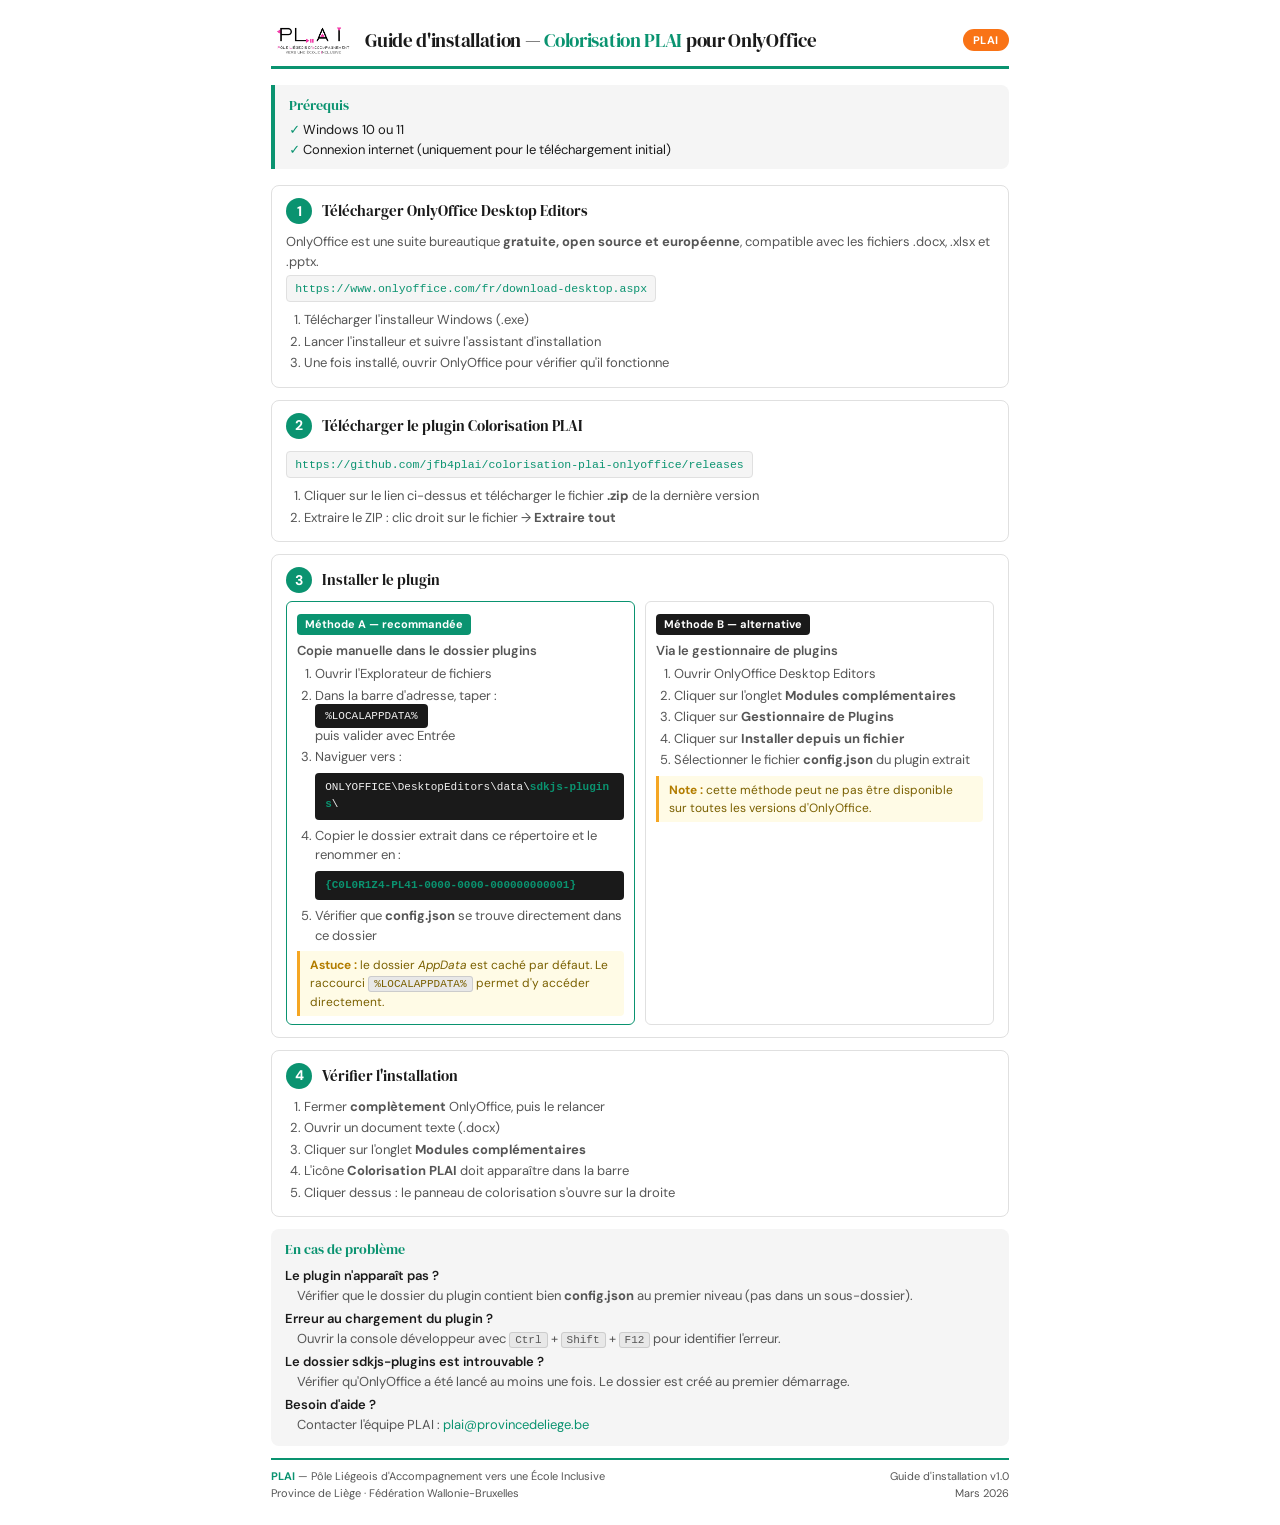
==== guides html/guide-installation.html @ 2ab3a678 "Version initiale du plugin Colorisation PLAI pour OnlyOffice Portage JS du moteur phonologique C# (C" ====
<!DOCTYPE html>
<html lang="fr">
<head>
<meta charset="UTF-8">
<meta name="viewport" content="width=device-width, initial-scale=1.0">
<title>Guide d'installation — Colorisation PLAI pour OnlyOffice</title>
<link rel="preconnect" href="https://fonts.googleapis.com">
<link href="https://fonts.googleapis.com/css2?family=DM+Sans:wght@400;500;600;700&family=DM+Serif+Display&display=swap" rel="stylesheet">
<style>
  /* ── Reset & Base ── */
  *, *::before, *::after { box-sizing: border-box; margin: 0; padding: 0; }

  :root {
    --plai-teal: #0a9370;
    --plai-teal-light: #e1f5ee;
    --plai-orange: #f97316;
    --plai-black: #1a1a1a;
    --plai-gray: #555;
    --plai-gray-light: #f5f5f5;
    --plai-border: #e0e0e0;
    --radius: 8px;
  }

  body {
    font-family: 'DM Sans', 'Segoe UI', system-ui, -apple-system, sans-serif;
    color: var(--plai-black);
    line-height: 1.5;
    max-width: 210mm;
    margin: 0 auto;
    padding: 24px 28px;
    font-size: 13px;
  }

  /* ── Header ── */
  header {
    display: flex;
    align-items: center;
    justify-content: space-between;
    border-bottom: 3px solid var(--plai-teal);
    padding-bottom: 10px;
    margin-bottom: 16px;
  }
  .header-brand {
    display: flex;
    align-items: center;
    gap: 12px;
  }
  .header-brand img {
    height: 32px;
    width: auto;
    flex-shrink: 0;
  }
  header h1 {
    font-family: 'DM Serif Display', serif;
    font-size: 19px;
    font-weight: 400;
    color: var(--plai-black);
    letter-spacing: -0.3px;
  }
  header h1 span { color: var(--plai-teal); }
  .plai-badge {
    background: var(--plai-orange);
    color: #fff;
    font-weight: 700;
    font-size: 11px;
    padding: 3px 10px;
    border-radius: 20px;
    letter-spacing: 0.5px;
  }

  /* ── Prerequis ── */
  .prereq {
    background: var(--plai-gray-light);
    border-left: 4px solid var(--plai-teal);
    padding: 10px 14px;
    border-radius: 0 var(--radius) var(--radius) 0;
    margin-bottom: 16px;
  }
  .prereq h2 {
    font-family: 'DM Serif Display', serif;
    font-size: 14px;
    font-weight: 400;
    margin-bottom: 4px;
    color: var(--plai-teal);
  }
  .prereq ul { list-style: none; padding: 0; }
  .prereq li::before { content: "✓ "; color: var(--plai-teal); font-weight: 700; }

  /* ── Steps ── */
  .step {
    border: 1px solid var(--plai-border);
    border-radius: var(--radius);
    padding: 12px 14px;
    margin-bottom: 12px;
    page-break-inside: avoid;
    position: relative;
  }
  .step-header {
    display: flex;
    align-items: center;
    gap: 10px;
    margin-bottom: 8px;
  }
  .step-num {
    background: var(--plai-teal);
    color: #fff;
    width: 26px; height: 26px;
    border-radius: 50%;
    display: flex;
    align-items: center;
    justify-content: center;
    font-weight: 700;
    font-size: 14px;
    flex-shrink: 0;
  }
  .step-title {
    font-family: 'DM Serif Display', serif;
    font-size: 15px;
    font-weight: 400;
    color: var(--plai-black);
  }
  .step p, .step li { color: var(--plai-gray); }
  .step ul, .step ol { padding-left: 18px; margin-top: 4px; }
  .step li { margin-bottom: 2px; }

  .url-box {
    background: var(--plai-gray-light);
    border: 1px solid var(--plai-border);
    border-radius: 4px;
    padding: 4px 8px;
    font-family: 'Consolas', 'Courier New', monospace;
    font-size: 11.5px;
    word-break: break-all;
    display: inline-block;
    margin: 4px 0;
  }
  a { color: var(--plai-teal); text-decoration: none; }
  a:hover { text-decoration: underline; }

  .path-box {
    background: #1a1a1a;
    color: #f0f0f0;
    border-radius: 4px;
    padding: 6px 10px;
    font-family: 'Consolas', 'Courier New', monospace;
    font-size: 11px;
    margin: 6px 0;
    word-break: break-all;
    line-height: 1.6;
  }
  .path-box .highlight { color: var(--plai-teal); font-weight: 700; }

  .method-label {
    display: inline-block;
    background: var(--plai-teal);
    color: #fff;
    font-size: 11px;
    font-weight: 700;
    padding: 2px 8px;
    border-radius: 4px;
    margin-bottom: 6px;
    margin-top: 4px;
  }
  .method-label.alt {
    background: var(--plai-black);
  }

  .tip {
    background: #fffbe6;
    border-left: 3px solid #f5a623;
    padding: 5px 10px;
    border-radius: 0 4px 4px 0;
    font-size: 12px;
    margin-top: 6px;
    color: #7a6000;
  }
  .tip strong { color: #b37d00; }

  /* ── Troubleshoot ── */
  .troubleshoot {
    background: var(--plai-gray-light);
    border-radius: var(--radius);
    padding: 10px 14px;
    margin-bottom: 12px;
    page-break-inside: avoid;
  }
  .troubleshoot h2 {
    font-family: 'DM Serif Display', serif;
    font-size: 14px;
    font-weight: 400;
    color: var(--plai-teal);
    margin-bottom: 6px;
  }
  .troubleshoot dl { margin: 0; }
  .troubleshoot dt {
    font-weight: 600;
    color: var(--plai-black);
    margin-top: 4px;
  }
  .troubleshoot dd {
    color: var(--plai-gray);
    margin-left: 12px;
    margin-bottom: 2px;
  }
  kbd {
    background: #e8e8e8;
    border: 1px solid #ccc;
    border-radius: 3px;
    padding: 1px 5px;
    font-family: 'Consolas', monospace;
    font-size: 11px;
  }

  /* ── Footer ── */
  footer {
    border-top: 2px solid var(--plai-teal);
    padding-top: 8px;
    margin-top: 8px;
    display: flex;
    justify-content: space-between;
    align-items: center;
    font-size: 11px;
    color: var(--plai-gray);
  }
  footer strong { color: var(--plai-teal); }

  /* ── Two-column for step 3 ── */
  .methods-grid {
    display: grid;
    grid-template-columns: 1fr 1fr;
    gap: 10px;
    margin-top: 6px;
  }
  .method-box {
    border: 1px solid var(--plai-border);
    border-radius: 6px;
    padding: 8px 10px;
  }
  .method-box.recommended { border-color: var(--plai-teal); }

  /* ── Print ── */
  @media print {
    body {
      padding: 10mm 12mm;
      font-size: 12px;
      -webkit-print-color-adjust: exact;
      print-color-adjust: exact;
    }
    @page {
      size: A4;
      margin: 8mm 10mm;
    }
    header { padding-bottom: 6px; margin-bottom: 10px; }
    .step { margin-bottom: 8px; padding: 8px 10px; }
    a { color: var(--plai-teal) !important; }
    a::after { content: none !important; }
    .troubleshoot, .prereq { break-inside: avoid; }
  }
</style>
</head>
<body>

<!-- ════ HEADER ════ -->
<header>
  <div class="header-brand">
    <img src="plai-logo.jpg" alt="Logo PLAI">
    <h1>Guide d'installation — <span>Colorisation PLAI</span> pour OnlyOffice</h1>
  </div>
  <span class="plai-badge">PLAI</span>
</header>

<!-- ════ PREREQUIS ════ -->
<section class="prereq">
  <h2>Prérequis</h2>
  <ul>
    <li>Windows 10 ou 11</li>
    <li>Connexion internet (uniquement pour le téléchargement initial)</li>
  </ul>
</section>

<!-- ════ ÉTAPE 1 ════ -->
<section class="step">
  <div class="step-header">
    <div class="step-num">1</div>
    <div class="step-title">Télécharger OnlyOffice Desktop Editors</div>
  </div>
  <p>OnlyOffice est une suite bureautique <strong>gratuite, open source et européenne</strong>, compatible avec les fichiers .docx, .xlsx et .pptx.</p>
  <div class="url-box"><a href="https://www.onlyoffice.com/fr/download-desktop.aspx" target="_blank">https://www.onlyoffice.com/fr/download-desktop.aspx</a></div>
  <ol>
    <li>Télécharger l'installeur Windows (.exe)</li>
    <li>Lancer l'installeur et suivre l'assistant d'installation</li>
    <li>Une fois installé, ouvrir OnlyOffice pour vérifier qu'il fonctionne</li>
  </ol>
</section>

<!-- ════ ÉTAPE 2 ════ -->
<section class="step">
  <div class="step-header">
    <div class="step-num">2</div>
    <div class="step-title">Télécharger le plugin Colorisation PLAI</div>
  </div>
  <div class="url-box"><a href="https://github.com/jfb4plai/colorisation-plai-onlyoffice/releases" target="_blank">https://github.com/jfb4plai/colorisation-plai-onlyoffice/releases</a></div>
  <ol>
    <li>Cliquer sur le lien ci-dessus et télécharger le fichier <strong>.zip</strong> de la dernière version</li>
    <li>Extraire le ZIP : clic droit sur le fichier &rarr; <strong>Extraire tout</strong></li>
  </ol>
</section>

<!-- ════ ÉTAPE 3 ════ -->
<section class="step">
  <div class="step-header">
    <div class="step-num">3</div>
    <div class="step-title">Installer le plugin</div>
  </div>

  <div class="methods-grid">
    <!-- Méthode A -->
    <div class="method-box recommended">
      <div class="method-label">Méthode A — recommandée</div>
      <p style="font-weight:600; margin-bottom:4px;">Copie manuelle dans le dossier plugins</p>
      <ol>
        <li>Ouvrir l'Explorateur de fichiers</li>
        <li>Dans la barre d'adresse, taper :<br>
          <span class="path-box">%LOCALAPPDATA%</span><br>
          puis valider avec Entrée</li>
        <li>Naviguer vers :<br>
          <div class="path-box">ONLYOFFICE\DesktopEditors\data\<span class="highlight">sdkjs-plugins</span>\</div>
        </li>
        <li>Copier le dossier extrait dans ce répertoire et le renommer en :<br>
          <div class="path-box"><span class="highlight">{C0L0R1Z4-PL41-0000-0000-000000000001}</span></div>
        </li>
        <li>Vérifier que <strong>config.json</strong> se trouve directement dans ce dossier</li>
      </ol>
      <div class="tip"><strong>Astuce :</strong> le dossier <em>AppData</em> est caché par défaut. Le raccourci <kbd>%LOCALAPPDATA%</kbd> permet d'y accéder directement.</div>
    </div>

    <!-- Méthode B -->
    <div class="method-box">
      <div class="method-label alt">Méthode B — alternative</div>
      <p style="font-weight:600; margin-bottom:4px;">Via le gestionnaire de plugins</p>
      <ol>
        <li>Ouvrir OnlyOffice Desktop Editors</li>
        <li>Cliquer sur l'onglet <strong>Modules complémentaires</strong></li>
        <li>Cliquer sur <strong>Gestionnaire de Plugins</strong></li>
        <li>Cliquer sur <strong>Installer depuis un fichier</strong></li>
        <li>Sélectionner le fichier <strong>config.json</strong> du plugin extrait</li>
      </ol>
      <div class="tip"><strong>Note :</strong> cette méthode peut ne pas être disponible sur toutes les versions d'OnlyOffice.</div>
    </div>
  </div>
</section>

<!-- ════ ÉTAPE 4 ════ -->
<section class="step">
  <div class="step-header">
    <div class="step-num">4</div>
    <div class="step-title">Vérifier l'installation</div>
  </div>
  <ol>
    <li>Fermer <strong>complètement</strong> OnlyOffice, puis le relancer</li>
    <li>Ouvrir un document texte (.docx)</li>
    <li>Cliquer sur l'onglet <strong>Modules complémentaires</strong></li>
    <li>L'icône <strong>Colorisation PLAI</strong> doit apparaître dans la barre</li>
    <li>Cliquer dessus : le panneau de colorisation s'ouvre sur la droite</li>
  </ol>
</section>

<!-- ════ DÉPANNAGE ════ -->
<section class="troubleshoot">
  <h2>En cas de problème</h2>
  <dl>
    <dt>Le plugin n'apparaît pas ?</dt>
    <dd>Vérifier que le dossier du plugin contient bien <strong>config.json</strong> au premier niveau (pas dans un sous-dossier).</dd>

    <dt>Erreur au chargement du plugin ?</dt>
    <dd>Ouvrir la console développeur avec <kbd>Ctrl</kbd> + <kbd>Shift</kbd> + <kbd>F12</kbd> pour identifier l'erreur.</dd>

    <dt>Le dossier sdkjs-plugins est introuvable ?</dt>
    <dd>Vérifier qu'OnlyOffice a été lancé au moins une fois. Le dossier est créé au premier démarrage.</dd>

    <dt>Besoin d'aide ?</dt>
    <dd>Contacter l'équipe PLAI : <a href="mailto:plai@provincedeliege.be">plai@provincedeliege.be</a></dd>
  </dl>
</section>

<!-- ════ FOOTER ════ -->
<footer>
  <div><strong>PLAI</strong> — Pôle Liégeois d'Accompagnement vers une École Inclusive<br>Province de Liège &middot; Fédération Wallonie-Bruxelles</div>
  <div style="text-align:right;">Guide d'installation v1.0<br>Mars 2026</div>
</footer>

</body>
</html>
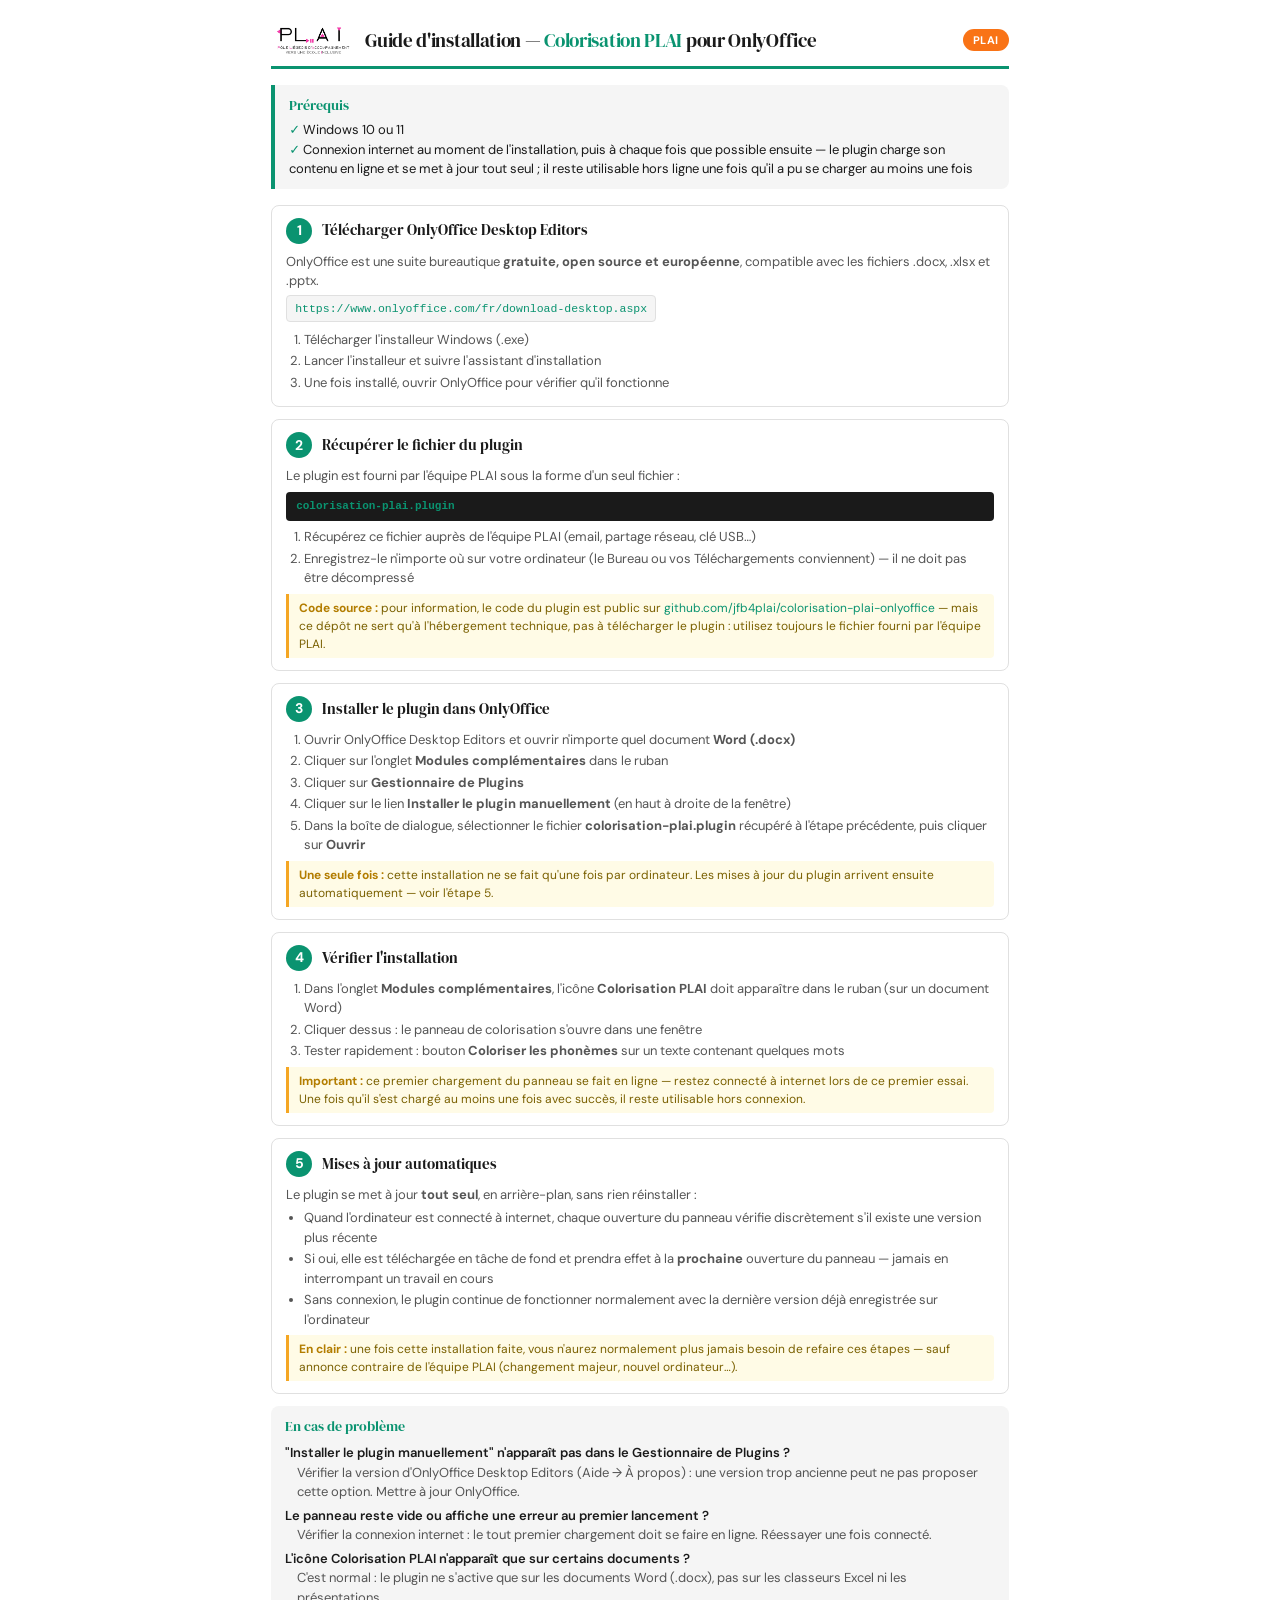
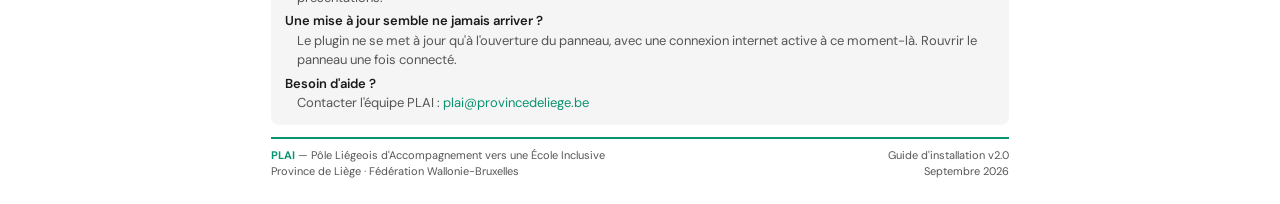
==== commit 2d1e4908: "Corrige le guide d'installation pour refléter la procédure réelle et les mises à jour auto - guide-i" ====
--- a/guides html/guide-installation.html
+++ b/guides html/guide-installation.html
@@ -150,21 +150,6 @@
   }
   .path-box .highlight { color: var(--plai-teal); font-weight: 700; }
 
-  .method-label {
-    display: inline-block;
-    background: var(--plai-teal);
-    color: #fff;
-    font-size: 11px;
-    font-weight: 700;
-    padding: 2px 8px;
-    border-radius: 4px;
-    margin-bottom: 6px;
-    margin-top: 4px;
-  }
-  .method-label.alt {
-    background: var(--plai-black);
-  }
-
   .tip {
     background: #fffbe6;
     border-left: 3px solid #f5a623;
@@ -223,20 +208,6 @@
     color: var(--plai-gray);
   }
   footer strong { color: var(--plai-teal); }
-
-  /* ── Two-column for step 3 ── */
-  .methods-grid {
-    display: grid;
-    grid-template-columns: 1fr 1fr;
-    gap: 10px;
-    margin-top: 6px;
-  }
-  .method-box {
-    border: 1px solid var(--plai-border);
-    border-radius: 6px;
-    padding: 8px 10px;
-  }
-  .method-box.recommended { border-color: var(--plai-teal); }
 
   /* ── Print ── */
   @media print {
@@ -274,7 +245,7 @@
   <h2>Prérequis</h2>
   <ul>
     <li>Windows 10 ou 11</li>
-    <li>Connexion internet (uniquement pour le téléchargement initial)</li>
+    <li>Connexion internet au moment de l'installation, puis à chaque fois que possible ensuite — le plugin charge son contenu en ligne et se met à jour tout seul ; il reste utilisable hors ligne une fois qu'il a pu se charger au moins une fois</li>
   </ul>
 </section>
 
@@ -297,57 +268,33 @@
 <section class="step">
   <div class="step-header">
     <div class="step-num">2</div>
-    <div class="step-title">Télécharger le plugin Colorisation PLAI</div>
-  </div>
-  <div class="url-box"><a href="https://github.com/jfb4plai/colorisation-plai-onlyoffice/releases" target="_blank">https://github.com/jfb4plai/colorisation-plai-onlyoffice/releases</a></div>
+    <div class="step-title">Récupérer le fichier du plugin</div>
+  </div>
+  <p>Le plugin est fourni par l'équipe PLAI sous la forme d'un seul fichier :</p>
+  <div class="path-box"><span class="highlight">colorisation-plai.plugin</span></div>
   <ol>
-    <li>Cliquer sur le lien ci-dessus et télécharger le fichier <strong>.zip</strong> de la dernière version</li>
-    <li>Extraire le ZIP : clic droit sur le fichier &rarr; <strong>Extraire tout</strong></li>
+    <li>Récupérez ce fichier auprès de l'équipe PLAI (email, partage réseau, clé USB…)</li>
+    <li>Enregistrez-le n'importe où sur votre ordinateur (le Bureau ou vos Téléchargements conviennent) — il ne doit pas être décompressé</li>
   </ol>
+  <div class="tip"><strong>Code source :</strong> pour information, le code du plugin est public sur
+    <a href="https://github.com/jfb4plai/colorisation-plai-onlyoffice" target="_blank">github.com/jfb4plai/colorisation-plai-onlyoffice</a> —
+    mais ce dépôt ne sert qu'à l'hébergement technique, pas à télécharger le plugin : utilisez toujours le fichier fourni par l'équipe PLAI.</div>
 </section>
 
 <!-- ════ ÉTAPE 3 ════ -->
 <section class="step">
   <div class="step-header">
     <div class="step-num">3</div>
-    <div class="step-title">Installer le plugin</div>
-  </div>
-
-  <div class="methods-grid">
-    <!-- Méthode A -->
-    <div class="method-box recommended">
-      <div class="method-label">Méthode A — recommandée</div>
-      <p style="font-weight:600; margin-bottom:4px;">Copie manuelle dans le dossier plugins</p>
-      <ol>
-        <li>Ouvrir l'Explorateur de fichiers</li>
-        <li>Dans la barre d'adresse, taper :<br>
-          <span class="path-box">%LOCALAPPDATA%</span><br>
-          puis valider avec Entrée</li>
-        <li>Naviguer vers :<br>
-          <div class="path-box">ONLYOFFICE\DesktopEditors\data\<span class="highlight">sdkjs-plugins</span>\</div>
-        </li>
-        <li>Copier le dossier extrait dans ce répertoire et le renommer en :<br>
-          <div class="path-box"><span class="highlight">{C0L0R1Z4-PL41-0000-0000-000000000001}</span></div>
-        </li>
-        <li>Vérifier que <strong>config.json</strong> se trouve directement dans ce dossier</li>
-      </ol>
-      <div class="tip"><strong>Astuce :</strong> le dossier <em>AppData</em> est caché par défaut. Le raccourci <kbd>%LOCALAPPDATA%</kbd> permet d'y accéder directement.</div>
-    </div>
-
-    <!-- Méthode B -->
-    <div class="method-box">
-      <div class="method-label alt">Méthode B — alternative</div>
-      <p style="font-weight:600; margin-bottom:4px;">Via le gestionnaire de plugins</p>
-      <ol>
-        <li>Ouvrir OnlyOffice Desktop Editors</li>
-        <li>Cliquer sur l'onglet <strong>Modules complémentaires</strong></li>
-        <li>Cliquer sur <strong>Gestionnaire de Plugins</strong></li>
-        <li>Cliquer sur <strong>Installer depuis un fichier</strong></li>
-        <li>Sélectionner le fichier <strong>config.json</strong> du plugin extrait</li>
-      </ol>
-      <div class="tip"><strong>Note :</strong> cette méthode peut ne pas être disponible sur toutes les versions d'OnlyOffice.</div>
-    </div>
-  </div>
+    <div class="step-title">Installer le plugin dans OnlyOffice</div>
+  </div>
+  <ol>
+    <li>Ouvrir OnlyOffice Desktop Editors et ouvrir n'importe quel document <strong>Word (.docx)</strong></li>
+    <li>Cliquer sur l'onglet <strong>Modules complémentaires</strong> dans le ruban</li>
+    <li>Cliquer sur <strong>Gestionnaire de Plugins</strong></li>
+    <li>Cliquer sur le lien <strong>Installer le plugin manuellement</strong> (en haut à droite de la fenêtre)</li>
+    <li>Dans la boîte de dialogue, sélectionner le fichier <strong>colorisation-plai.plugin</strong> récupéré à l'étape précédente, puis cliquer sur <strong>Ouvrir</strong></li>
+  </ol>
+  <div class="tip"><strong>Une seule fois :</strong> cette installation ne se fait qu'une fois par ordinateur. Les mises à jour du plugin arrivent ensuite automatiquement — voir l'étape 5.</div>
 </section>
 
 <!-- ════ ÉTAPE 4 ════ -->
@@ -357,26 +304,43 @@
     <div class="step-title">Vérifier l'installation</div>
   </div>
   <ol>
-    <li>Fermer <strong>complètement</strong> OnlyOffice, puis le relancer</li>
-    <li>Ouvrir un document texte (.docx)</li>
-    <li>Cliquer sur l'onglet <strong>Modules complémentaires</strong></li>
-    <li>L'icône <strong>Colorisation PLAI</strong> doit apparaître dans la barre</li>
-    <li>Cliquer dessus : le panneau de colorisation s'ouvre sur la droite</li>
+    <li>Dans l'onglet <strong>Modules complémentaires</strong>, l'icône <strong>Colorisation PLAI</strong> doit apparaître dans le ruban (sur un document Word)</li>
+    <li>Cliquer dessus : le panneau de colorisation s'ouvre dans une fenêtre</li>
+    <li>Tester rapidement : bouton <strong>Coloriser les phonèmes</strong> sur un texte contenant quelques mots</li>
   </ol>
+  <div class="tip"><strong>Important :</strong> ce premier chargement du panneau se fait en ligne — restez connecté à internet lors de ce premier essai. Une fois qu'il s'est chargé au moins une fois avec succès, il reste utilisable hors connexion.</div>
+</section>
+
+<!-- ════ ÉTAPE 5 ════ -->
+<section class="step">
+  <div class="step-header">
+    <div class="step-num">5</div>
+    <div class="step-title">Mises à jour automatiques</div>
+  </div>
+  <p>Le plugin se met à jour <strong>tout seul</strong>, en arrière-plan, sans rien réinstaller :</p>
+  <ul>
+    <li>Quand l'ordinateur est connecté à internet, chaque ouverture du panneau vérifie discrètement s'il existe une version plus récente</li>
+    <li>Si oui, elle est téléchargée en tâche de fond et prendra effet à la <strong>prochaine</strong> ouverture du panneau — jamais en interrompant un travail en cours</li>
+    <li>Sans connexion, le plugin continue de fonctionner normalement avec la dernière version déjà enregistrée sur l'ordinateur</li>
+  </ul>
+  <div class="tip"><strong>En clair :</strong> une fois cette installation faite, vous n'aurez normalement plus jamais besoin de refaire ces étapes — sauf annonce contraire de l'équipe PLAI (changement majeur, nouvel ordinateur…).</div>
 </section>
 
 <!-- ════ DÉPANNAGE ════ -->
 <section class="troubleshoot">
   <h2>En cas de problème</h2>
   <dl>
-    <dt>Le plugin n'apparaît pas ?</dt>
-    <dd>Vérifier que le dossier du plugin contient bien <strong>config.json</strong> au premier niveau (pas dans un sous-dossier).</dd>
-
-    <dt>Erreur au chargement du plugin ?</dt>
-    <dd>Ouvrir la console développeur avec <kbd>Ctrl</kbd> + <kbd>Shift</kbd> + <kbd>F12</kbd> pour identifier l'erreur.</dd>
-
-    <dt>Le dossier sdkjs-plugins est introuvable ?</dt>
-    <dd>Vérifier qu'OnlyOffice a été lancé au moins une fois. Le dossier est créé au premier démarrage.</dd>
+    <dt>"Installer le plugin manuellement" n'apparaît pas dans le Gestionnaire de Plugins ?</dt>
+    <dd>Vérifier la version d'OnlyOffice Desktop Editors (Aide → À propos) : une version trop ancienne peut ne pas proposer cette option. Mettre à jour OnlyOffice.</dd>
+
+    <dt>Le panneau reste vide ou affiche une erreur au premier lancement ?</dt>
+    <dd>Vérifier la connexion internet : le tout premier chargement doit se faire en ligne. Réessayer une fois connecté.</dd>
+
+    <dt>L'icône Colorisation PLAI n'apparaît que sur certains documents ?</dt>
+    <dd>C'est normal : le plugin ne s'active que sur les documents Word (.docx), pas sur les classeurs Excel ni les présentations.</dd>
+
+    <dt>Une mise à jour semble ne jamais arriver ?</dt>
+    <dd>Le plugin ne se met à jour qu'à l'ouverture du panneau, avec une connexion internet active à ce moment-là. Rouvrir le panneau une fois connecté.</dd>
 
     <dt>Besoin d'aide ?</dt>
     <dd>Contacter l'équipe PLAI : <a href="mailto:plai@provincedeliege.be">plai@provincedeliege.be</a></dd>
@@ -386,7 +350,7 @@
 <!-- ════ FOOTER ════ -->
 <footer>
   <div><strong>PLAI</strong> — Pôle Liégeois d'Accompagnement vers une École Inclusive<br>Province de Liège &middot; Fédération Wallonie-Bruxelles</div>
-  <div style="text-align:right;">Guide d'installation v1.0<br>Mars 2026</div>
+  <div style="text-align:right;">Guide d'installation v2.0<br>Septembre 2026</div>
 </footer>
 
 </body>
